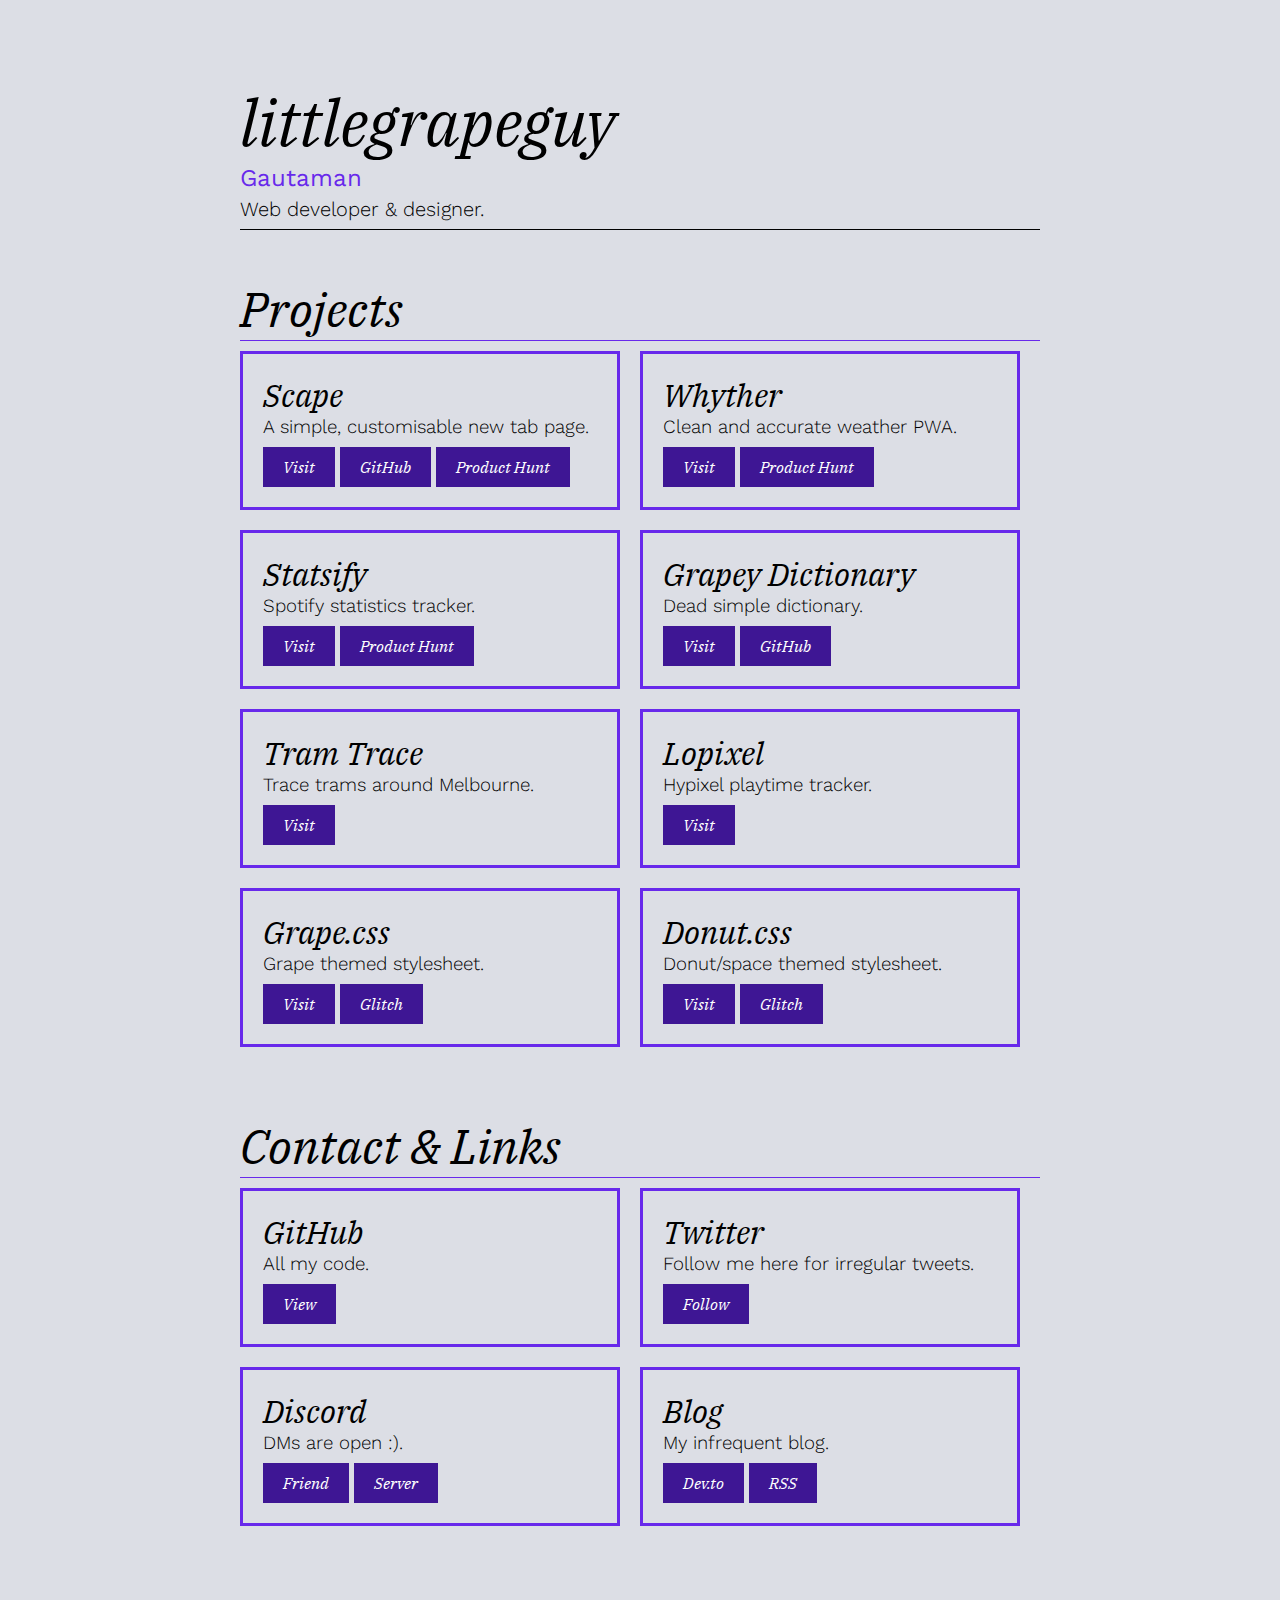
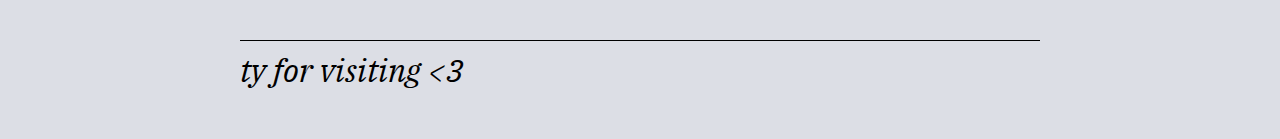
==== index.html @ 8cc3b107 "Update index.html" ====
<!DOCTYPE html><html lang="en"><head> <meta charset="UTF-8"/> <meta name="viewport" content="width=device-width, initial-scale=1.0"/> <title>Gautaman</title> <link rel="stylesheet" href="./style.css"/> <link rel="preconnect" href="https://fonts.googleapis.com"/> <link rel="preconnect" href="https://fonts.gstatic.com" crossorigin/> <link href="https://fonts.googleapis.com/css2?family=IBM+Plex+Serif:ital,wght@0,100;0,200;0,300;0,400;0,500;0,600;0,700;1,100;1,200;1,300;1,400;1,500;1,600;1,700&family=Work+Sans:ital,wght@0,100;0,200;0,300;0,400;0,500;0,600;0,700;0,800;0,900;1,100;1,200;1,300;1,400;1,500;1,600;1,700;1,800;1,900&display=swap" rel="stylesheet"/></head><body> <header> <h1 class="title">littlegrapeguy</h1> <h2 class="sub-name">Gautaman</h2> <h3 class="sub-label">Web developer & designer.</h3> <hr/> </header> <div class="container"> <h1 class="sub-title">Projects</h1> <div class="cards"> <div class="card"> <h1 class="card-title">Scape</h1> <h3 class="card-desc">A simple, customisable new tab page.</h3> <br/> <a href="https://scape.rmxgrp.dev/" target="_blank">Visit</a> <a href="https://github.com/RmxGrp/scape" target="_blank">GitHub</a> <a href="https://www.producthunt.com/posts/scape" target="_blank">Product Hunt</a> </div><div class="card"> <h1 class="card-title">Whyther</h1> <h3 class="card-desc">Clean and accurate weather PWA.</h3> <br/> <a href="https://whyther.rmxgrp.dev/" target="_blank">Visit</a> <a href="https://www.producthunt.com/posts/whyther" target="_blank">Product Hunt</a> </div><div class="card"> <h1 class="card-title">Statsify</h1> <h3 class="card-desc">Spotify statistics tracker.</h3> <br/> <a href="https://statsify.rmxgrp.dev/" target="_blank">Visit</a> <a href="https://www.producthunt.com/posts/statsify-2" target="_blank">Product Hunt</a> </div><div class="card"> <h1 class="card-title">Grapey Dictionary</h1> <h3 class="card-desc">Dead simple dictionary.</h3> <br/> <a href="https://dic.rmxgrp.dev/" target="_blank">Visit</a> <a href="https://github.com/littlegrapeguy/dictionary" target="_blank">GitHub</a> </div><div class="card"> <h1 class="card-title">Tram Trace</h1> <h3 class="card-desc">Trace trams around Melbourne.</h3> <br/> <a href="https://tram.rmxgrp.dev/" target="_blank">Visit</a> </div><div class="card"> <h1 class="card-title">Lopixel</h1> <h3 class="card-desc">Hypixel playtime tracker.</h3> <br/> <a href="https://lopixel.rmxgrp.dev/" target="_blank">Visit</a> </div><div class="card"> <h1 class="card-title">Grape.css</h1> <h3 class="card-desc">Grape themed stylesheet.</h3> <br/> <a href="https://grapecss.rmxgrp.dev/" target="_blank">Visit</a> <a href="https://glitch.com/~grapecss" target="_blank">Glitch</a> </div><div class="card"> <h1 class="card-title">Donut.css</h1> <h3 class="card-desc">Donut/space themed stylesheet.</h3> <br/> <a href="https://donutcss.glitch.me/" target="_blank">Visit</a> <a href="https://glitch.com/~donutcss" target="_blank">Glitch</a> </div></div></div></div><br/> <br/> <div class="container"> <h1 class="sub-title">Contact & Links</h1> <div class="cards"> <div class="card"> <h1 class="card-title">GitHub</h1> <h3 class="card-desc">All my code.</h3> <br/> <a href="https://github.com/littlegrapeguy/" target="_blank">View</a> </div><div class="card"> <h1 class="card-title">Twitter</h1> <h3 class="card-desc">Follow me here for irregular tweets.</h3> <br/> <a href="https://twitter.com/littlegrapeguy/" target="_blank">Follow</a> </div><div class="card"> <h1 class="card-title">Discord</h1> <h3 class="card-desc">DMs are open :).</h3> <br/> <a href="https://discordapp.com/users/847705621934637056" target="_blank">Friend</a> <a href="https://discord.gg/nPEfMPj6mN" target="_blank">Server</a> </div><div class="card"> <h1 class="card-title">Blog</h1> <h3 class="card-desc">My infrequent blog.</h3> <br/> <a href="https://dev.to/littlegrapeguy" target="_blank">Dev.to</a> <a href="https://dev.to/feed/littlegrapeguy" target="_blank">RSS</a> </div></div></div></div><br/> <br/>  <footer> <hr/> <h1 class="card-title">ty for visiting &lt;3 </h1> </footer>  <style>*{font-family: "Work Sans", sans-serif;}html, body{background-color: #dcdee5; color: black; margin: 0 10px !important;}header{max-width: 800px; margin: 5rem auto 3rem auto;}.container{max-width: 800px; margin: 10px auto;}h1, h2, h3, h4, h5, p{margin: 0; font-weight: 300;}.title{font-size: 4rem; font-family: "IBM Plex Serif", sans-serif; font-weight: 400; font-style: italic;}.sub-title{font-size: 3rem; font-family: "IBM Plex Serif", sans-serif; font-weight: 400; font-style: italic; border-bottom: 1px solid #6829eb;}.sub-name{font-size: 1.5rem; padding-bottom: 5px; font-weight: 400; color: #6829eb;}.sub-label{font-size: 1.25rem;}p{font-weight: 400;}img{width: 100%; justify-content: center; align-items: center;}a, a:visited{color: white; font-family: "IBM Plex Serif", sans-serif; text-decoration: none; font-weight: 400; font-style: italic; background-color: #3e1694; padding: 10px 20px; transition: 500ms;}a:hover{color: white; background-color: #3e1694; box-shadow: none;}hr{height: 1px; background-color: black; outline: none; border: none;}@media screen and (max-width: 400px){.title{font-size: 3.375rem;}}.cards{display: flex; flex-wrap: wrap}.card{padding: 20px 20px 30px 20px; margin: 10px 20px 10px 0px; flex: 100%; transition: 500ms; border: 3px solid #6829eb;}.card:hover{color: white; background-color: #6829eb; box-shadow: none;}@media(min-width:1000px){.card{flex: 30%}}.card-title{font-family: "IBM Plex Serif", sans-serif; text-decoration: none; font-weight: 400; font-style: italic;}footer{padding: 1rem; max-width: 800px; margin: 2rem auto 2rem auto;}</style></body></html>
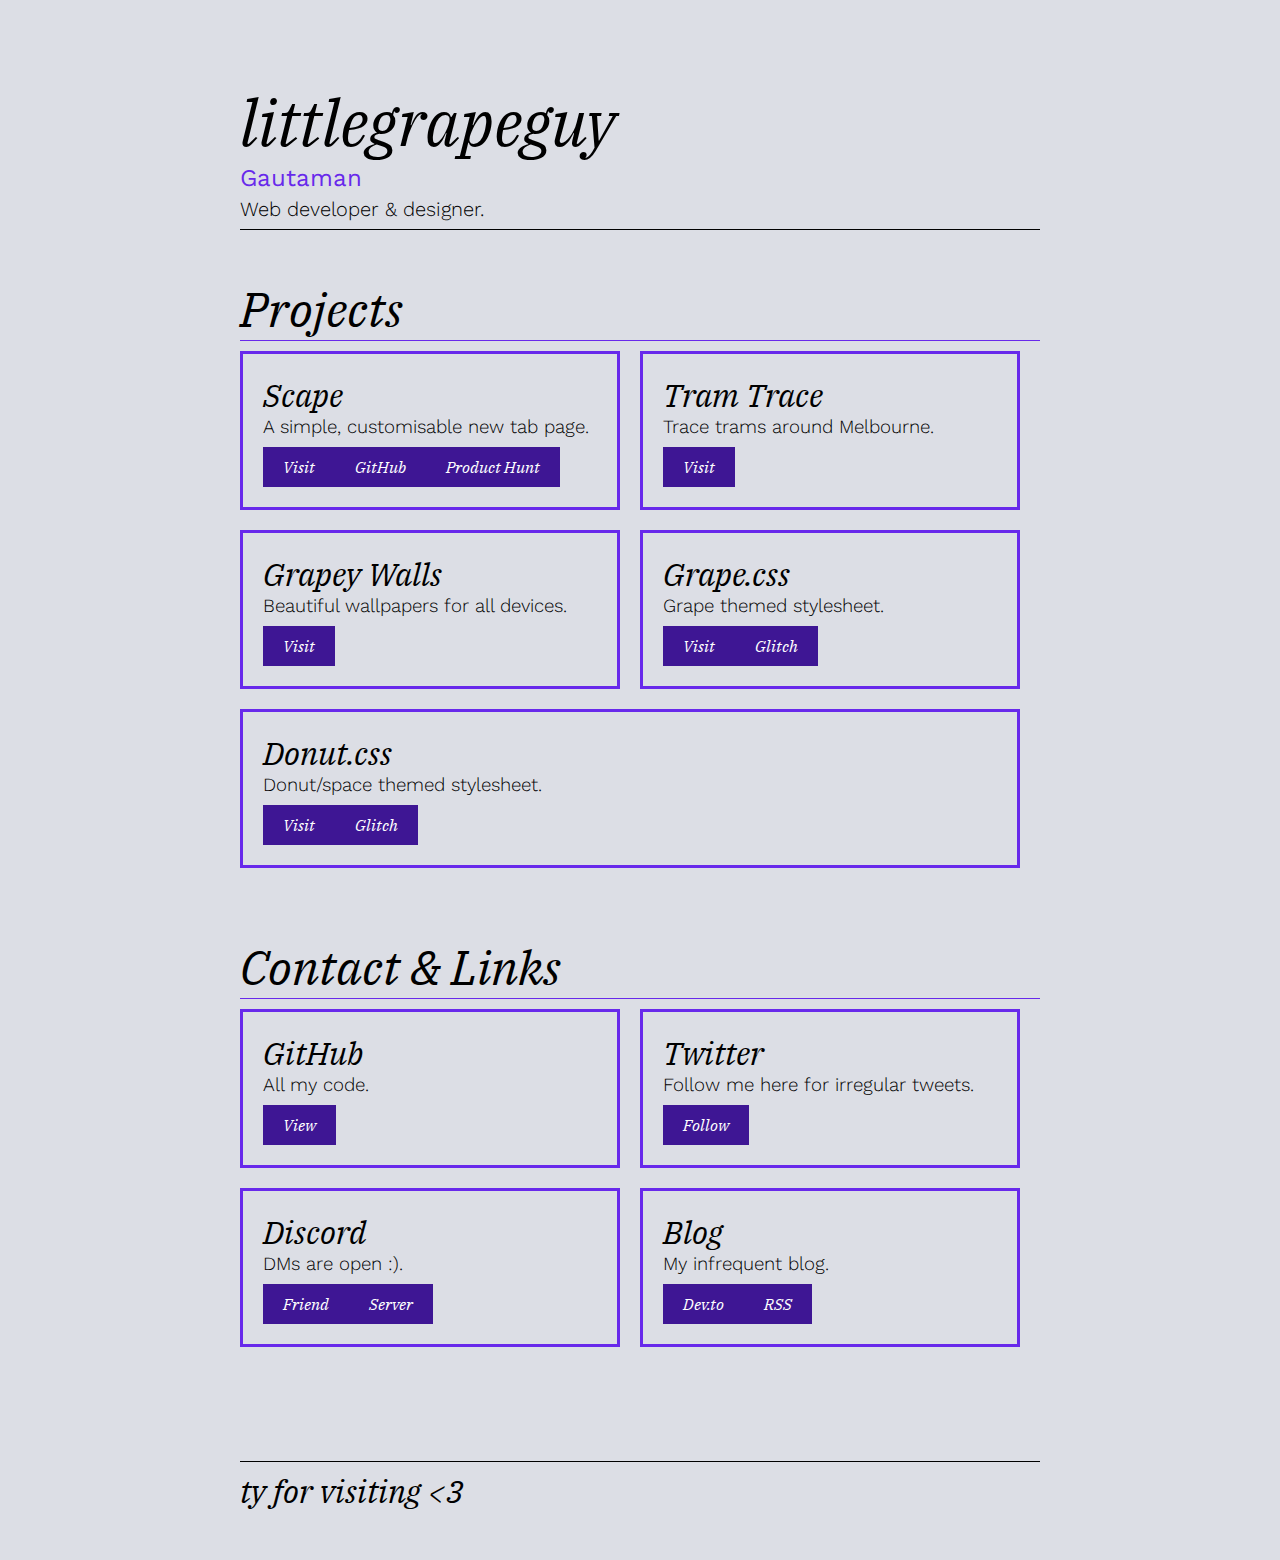
==== commit c53f29eb: "Update index.html" ====
--- a/index.html
+++ b/index.html
@@ -1 +1 @@
-<!DOCTYPE html><html lang="en"><head> <meta charset="UTF-8"/> <meta name="viewport" content="width=device-width, initial-scale=1.0"/> <title>Gautaman</title> <link rel="stylesheet" href="./style.css"/> <link rel="preconnect" href="https://fonts.googleapis.com"/> <link rel="preconnect" href="https://fonts.gstatic.com" crossorigin/> <link href="https://fonts.googleapis.com/css2?family=IBM+Plex+Serif:ital,wght@0,100;0,200;0,300;0,400;0,500;0,600;0,700;1,100;1,200;1,300;1,400;1,500;1,600;1,700&family=Work+Sans:ital,wght@0,100;0,200;0,300;0,400;0,500;0,600;0,700;0,800;0,900;1,100;1,200;1,300;1,400;1,500;1,600;1,700;1,800;1,900&display=swap" rel="stylesheet"/></head><body> <header> <h1 class="title">littlegrapeguy</h1> <h2 class="sub-name">Gautaman</h2> <h3 class="sub-label">Web developer & designer.</h3> <hr/> </header> <div class="container"> <h1 class="sub-title">Projects</h1> <div class="cards"> <div class="card"> <h1 class="card-title">Scape</h1> <h3 class="card-desc">A simple, customisable new tab page.</h3> <br/> <a href="https://scape.rmxgrp.dev/" target="_blank">Visit</a> <a href="https://github.com/RmxGrp/scape" target="_blank">GitHub</a> <a href="https://www.producthunt.com/posts/scape" target="_blank">Product Hunt</a> </div><div class="card"> <h1 class="card-title">Whyther</h1> <h3 class="card-desc">Clean and accurate weather PWA.</h3> <br/> <a href="https://whyther.rmxgrp.dev/" target="_blank">Visit</a> <a href="https://www.producthunt.com/posts/whyther" target="_blank">Product Hunt</a> </div><div class="card"> <h1 class="card-title">Statsify</h1> <h3 class="card-desc">Spotify statistics tracker.</h3> <br/> <a href="https://statsify.rmxgrp.dev/" target="_blank">Visit</a> <a href="https://www.producthunt.com/posts/statsify-2" target="_blank">Product Hunt</a> </div><div class="card"> <h1 class="card-title">Grapey Dictionary</h1> <h3 class="card-desc">Dead simple dictionary.</h3> <br/> <a href="https://dic.rmxgrp.dev/" target="_blank">Visit</a> <a href="https://github.com/littlegrapeguy/dictionary" target="_blank">GitHub</a> </div><div class="card"> <h1 class="card-title">Tram Trace</h1> <h3 class="card-desc">Trace trams around Melbourne.</h3> <br/> <a href="https://tram.rmxgrp.dev/" target="_blank">Visit</a> </div><div class="card"> <h1 class="card-title">Lopixel</h1> <h3 class="card-desc">Hypixel playtime tracker.</h3> <br/> <a href="https://lopixel.rmxgrp.dev/" target="_blank">Visit</a> </div><div class="card"> <h1 class="card-title">Grape.css</h1> <h3 class="card-desc">Grape themed stylesheet.</h3> <br/> <a href="https://grapecss.rmxgrp.dev/" target="_blank">Visit</a> <a href="https://glitch.com/~grapecss" target="_blank">Glitch</a> </div><div class="card"> <h1 class="card-title">Donut.css</h1> <h3 class="card-desc">Donut/space themed stylesheet.</h3> <br/> <a href="https://donutcss.glitch.me/" target="_blank">Visit</a> <a href="https://glitch.com/~donutcss" target="_blank">Glitch</a> </div></div></div></div><br/> <br/> <div class="container"> <h1 class="sub-title">Contact & Links</h1> <div class="cards"> <div class="card"> <h1 class="card-title">GitHub</h1> <h3 class="card-desc">All my code.</h3> <br/> <a href="https://github.com/littlegrapeguy/" target="_blank">View</a> </div><div class="card"> <h1 class="card-title">Twitter</h1> <h3 class="card-desc">Follow me here for irregular tweets.</h3> <br/> <a href="https://twitter.com/littlegrapeguy/" target="_blank">Follow</a> </div><div class="card"> <h1 class="card-title">Discord</h1> <h3 class="card-desc">DMs are open :).</h3> <br/> <a href="https://discordapp.com/users/847705621934637056" target="_blank">Friend</a> <a href="https://discord.gg/nPEfMPj6mN" target="_blank">Server</a> </div><div class="card"> <h1 class="card-title">Blog</h1> <h3 class="card-desc">My infrequent blog.</h3> <br/> <a href="https://dev.to/littlegrapeguy" target="_blank">Dev.to</a> <a href="https://dev.to/feed/littlegrapeguy" target="_blank">RSS</a> </div></div></div></div><br/> <br/>  <footer> <hr/> <h1 class="card-title">ty for visiting &lt;3 </h1> </footer>  <style>*{font-family: "Work Sans", sans-serif;}html, body{background-color: #dcdee5; color: black; margin: 0 10px !important;}header{max-width: 800px; margin: 5rem auto 3rem auto;}.container{max-width: 800px; margin: 10px auto;}h1, h2, h3, h4, h5, p{margin: 0; font-weight: 300;}.title{font-size: 4rem; font-family: "IBM Plex Serif", sans-serif; font-weight: 400; font-style: italic;}.sub-title{font-size: 3rem; font-family: "IBM Plex Serif", sans-serif; font-weight: 400; font-style: italic; border-bottom: 1px solid #6829eb;}.sub-name{font-size: 1.5rem; padding-bottom: 5px; font-weight: 400; color: #6829eb;}.sub-label{font-size: 1.25rem;}p{font-weight: 400;}img{width: 100%; justify-content: center; align-items: center;}a, a:visited{color: white; font-family: "IBM Plex Serif", sans-serif; text-decoration: none; font-weight: 400; font-style: italic; background-color: #3e1694; padding: 10px 20px; transition: 500ms;}a:hover{color: white; background-color: #3e1694; box-shadow: none;}hr{height: 1px; background-color: black; outline: none; border: none;}@media screen and (max-width: 400px){.title{font-size: 3.375rem;}}.cards{display: flex; flex-wrap: wrap}.card{padding: 20px 20px 30px 20px; margin: 10px 20px 10px 0px; flex: 100%; transition: 500ms; border: 3px solid #6829eb;}.card:hover{color: white; background-color: #6829eb; box-shadow: none;}@media(min-width:1000px){.card{flex: 30%}}.card-title{font-family: "IBM Plex Serif", sans-serif; text-decoration: none; font-weight: 400; font-style: italic;}footer{padding: 1rem; max-width: 800px; margin: 2rem auto 2rem auto;}</style></body></html>
+<!DOCTYPE html><html lang="en"><head><meta charset="UTF-8"><meta name="viewport" content="width=device-width,initial-scale=1"><title>Gautaman</title><link rel="stylesheet" href="./style.css"><link rel="preconnect" href="https://fonts.googleapis.com"><link rel="preconnect" href="https://fonts.gstatic.com" crossorigin><link href="https://fonts.googleapis.com/css2?family=IBM+Plex+Serif:ital,wght@0,100;0,200;0,300;0,400;0,500;0,600;0,700;1,100;1,200;1,300;1,400;1,500;1,600;1,700&family=Work+Sans:ital,wght@0,100;0,200;0,300;0,400;0,500;0,600;0,700;0,800;0,900;1,100;1,200;1,300;1,400;1,500;1,600;1,700;1,800;1,900&display=swap" rel="stylesheet"></head><body><header><h1 class="title">littlegrapeguy</h1><h2 class="sub-name">Gautaman</h2><h3 class="sub-label">Web developer & designer.</h3><hr></header><div class="container"><h1 class="sub-title">Projects</h1><div class="cards"><div class="card"><h1 class="card-title">Scape</h1><h3 class="card-desc">A simple, customisable new tab page.</h3><br><a href="https://scape.rmxgrp.dev/" target="_blank">Visit</a><a href="https://github.com/RmxGrp/scape" target="_blank">GitHub</a><a href="https://www.producthunt.com/posts/scape" target="_blank">Product Hunt</a></div><div class="card"><h1 class="card-title">Tram Trace</h1><h3 class="card-desc">Trace trams around Melbourne.</h3><br><a href="https://tramtrace.glitch.me/" target="_blank">Visit</a></div><div class="card"><h1 class="card-title">Grapey Walls</h1><h3 class="card-desc">Beautiful wallpapers for all devices.</h3><br><a href="https://grapeywalls.glitch.me/" target="_blank">Visit</a></div><div class="card"><h1 class="card-title">Grape.css</h1><h3 class="card-desc">Grape themed stylesheet.</h3><br><a href="https://grapecss.rmxgrp.dev/" target="_blank">Visit</a><a href="https://glitch.com/~grapecss" target="_blank">Glitch</a></div><div class="card"><h1 class="card-title">Donut.css</h1><h3 class="card-desc">Donut/space themed stylesheet.</h3><br><a href="https://donutcss.glitch.me/" target="_blank">Visit</a><a href="https://glitch.com/~donutcss" target="_blank">Glitch</a></div></div></div><br><br><div class="container"><h1 class="sub-title">Contact & Links</h1><div class="cards"><div class="card"><h1 class="card-title">GitHub</h1><h3 class="card-desc">All my code.</h3><br><a href="https://github.com/littlegrapeguy/" target="_blank">View</a></div><div class="card"><h1 class="card-title">Twitter</h1><h3 class="card-desc">Follow me here for irregular tweets.</h3><br><a href="https://twitter.com/littlegrapeguy/" target="_blank">Follow</a></div><div class="card"><h1 class="card-title">Discord</h1><h3 class="card-desc">DMs are open :).</h3><br><a href="https://discordapp.com/users/847705621934637056" target="_blank">Friend</a><a href="https://discord.gg/nPEfMPj6mN" target="_blank">Server</a></div><div class="card"><h1 class="card-title">Blog</h1><h3 class="card-desc">My infrequent blog.</h3><br><a href="https://dev.to/littlegrapeguy" target="_blank">Dev.to</a><a href="https://dev.to/feed/littlegrapeguy" target="_blank">RSS</a></div></div></div><br><br><footer><hr><h1 class="card-title">ty for visiting &lt;3</h1></footer><style>*{font-family:"Work Sans",sans-serif}body,html{background-color:#dcdee5;color:#000;margin:0 10px!important}header{max-width:800px;margin:5rem auto 3rem auto}.container{max-width:800px;margin:10px auto}h1,h2,h3,h4,h5,p{margin:0;font-weight:300}.title{font-size:4rem;font-family:"IBM Plex Serif",sans-serif;font-weight:400;font-style:italic}.sub-title{font-size:3rem;font-family:"IBM Plex Serif",sans-serif;font-weight:400;font-style:italic;border-bottom:1px solid #6829eb}.sub-name{font-size:1.5rem;padding-bottom:5px;font-weight:400;color:#6829eb}.sub-label{font-size:1.25rem}p{font-weight:400}img{width:100%;justify-content:center;align-items:center}a,a:visited{color:#fff;font-family:"IBM Plex Serif",sans-serif;text-decoration:none;font-weight:400;font-style:italic;background-color:#3e1694;padding:10px 20px;transition:.5s}a:hover{color:#fff;background-color:#3e1694;box-shadow:none}hr{height:1px;background-color:#000;outline:0;border:none}@media screen and (max-width:400px){.title{font-size:3.375rem}}.cards{display:flex;flex-wrap:wrap}.card{padding:20px 20px 30px 20px;margin:10px 20px 10px 0;flex:100%;transition:.5s;border:3px solid #6829eb}.card:hover{color:#fff;background-color:#6829eb;box-shadow:none}@media(min-width:1000px){.card{flex:30%}}.card-title{font-family:"IBM Plex Serif",sans-serif;text-decoration:none;font-weight:400;font-style:italic}footer{padding:1rem;max-width:800px;margin:2rem auto 2rem auto}</style></body></html>
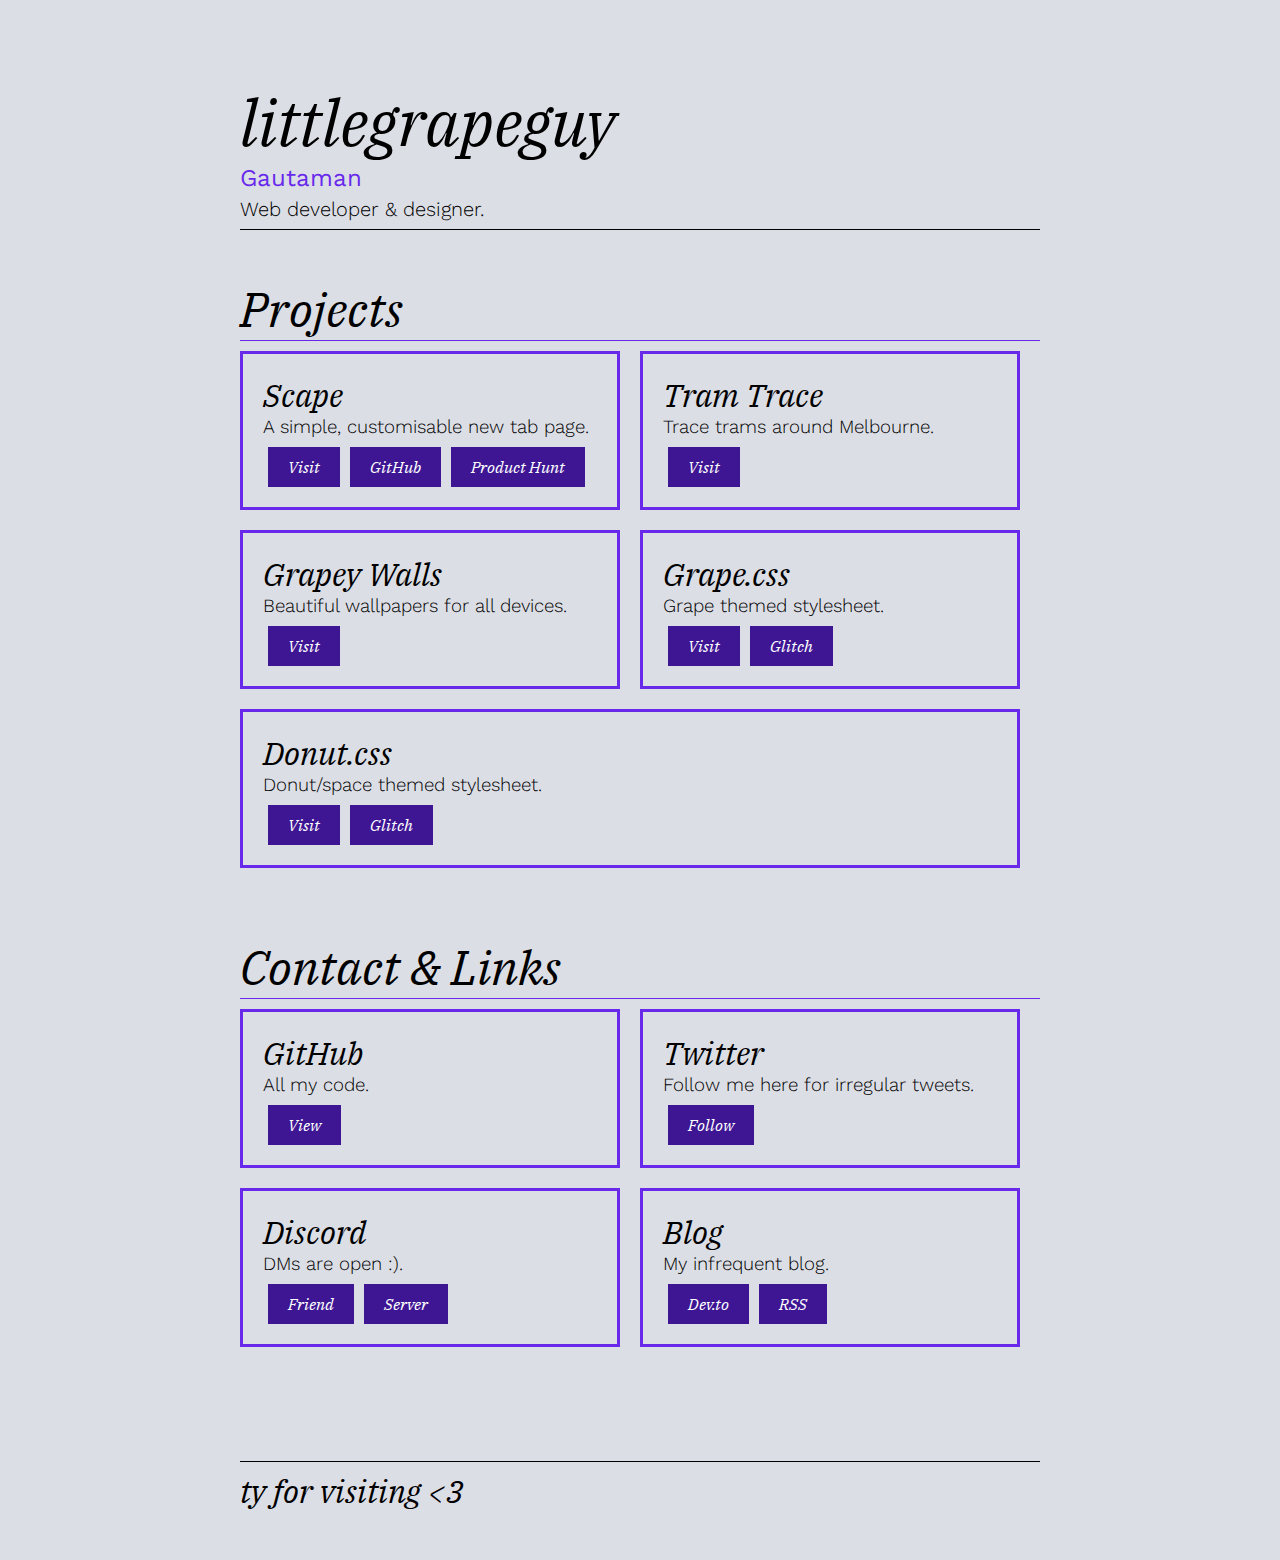
==== commit 3be91ed8: "Update index.html" ====
--- a/index.html
+++ b/index.html
@@ -1 +1,224 @@
-<!DOCTYPE html><html lang="en"><head><meta charset="UTF-8"><meta name="viewport" content="width=device-width,initial-scale=1"><title>Gautaman</title><link rel="stylesheet" href="./style.css"><link rel="preconnect" href="https://fonts.googleapis.com"><link rel="preconnect" href="https://fonts.gstatic.com" crossorigin><link href="https://fonts.googleapis.com/css2?family=IBM+Plex+Serif:ital,wght@0,100;0,200;0,300;0,400;0,500;0,600;0,700;1,100;1,200;1,300;1,400;1,500;1,600;1,700&family=Work+Sans:ital,wght@0,100;0,200;0,300;0,400;0,500;0,600;0,700;0,800;0,900;1,100;1,200;1,300;1,400;1,500;1,600;1,700;1,800;1,900&display=swap" rel="stylesheet"></head><body><header><h1 class="title">littlegrapeguy</h1><h2 class="sub-name">Gautaman</h2><h3 class="sub-label">Web developer & designer.</h3><hr></header><div class="container"><h1 class="sub-title">Projects</h1><div class="cards"><div class="card"><h1 class="card-title">Scape</h1><h3 class="card-desc">A simple, customisable new tab page.</h3><br><a href="https://scape.rmxgrp.dev/" target="_blank">Visit</a><a href="https://github.com/RmxGrp/scape" target="_blank">GitHub</a><a href="https://www.producthunt.com/posts/scape" target="_blank">Product Hunt</a></div><div class="card"><h1 class="card-title">Tram Trace</h1><h3 class="card-desc">Trace trams around Melbourne.</h3><br><a href="https://tramtrace.glitch.me/" target="_blank">Visit</a></div><div class="card"><h1 class="card-title">Grapey Walls</h1><h3 class="card-desc">Beautiful wallpapers for all devices.</h3><br><a href="https://grapeywalls.glitch.me/" target="_blank">Visit</a></div><div class="card"><h1 class="card-title">Grape.css</h1><h3 class="card-desc">Grape themed stylesheet.</h3><br><a href="https://grapecss.rmxgrp.dev/" target="_blank">Visit</a><a href="https://glitch.com/~grapecss" target="_blank">Glitch</a></div><div class="card"><h1 class="card-title">Donut.css</h1><h3 class="card-desc">Donut/space themed stylesheet.</h3><br><a href="https://donutcss.glitch.me/" target="_blank">Visit</a><a href="https://glitch.com/~donutcss" target="_blank">Glitch</a></div></div></div><br><br><div class="container"><h1 class="sub-title">Contact & Links</h1><div class="cards"><div class="card"><h1 class="card-title">GitHub</h1><h3 class="card-desc">All my code.</h3><br><a href="https://github.com/littlegrapeguy/" target="_blank">View</a></div><div class="card"><h1 class="card-title">Twitter</h1><h3 class="card-desc">Follow me here for irregular tweets.</h3><br><a href="https://twitter.com/littlegrapeguy/" target="_blank">Follow</a></div><div class="card"><h1 class="card-title">Discord</h1><h3 class="card-desc">DMs are open :).</h3><br><a href="https://discordapp.com/users/847705621934637056" target="_blank">Friend</a><a href="https://discord.gg/nPEfMPj6mN" target="_blank">Server</a></div><div class="card"><h1 class="card-title">Blog</h1><h3 class="card-desc">My infrequent blog.</h3><br><a href="https://dev.to/littlegrapeguy" target="_blank">Dev.to</a><a href="https://dev.to/feed/littlegrapeguy" target="_blank">RSS</a></div></div></div><br><br><footer><hr><h1 class="card-title">ty for visiting &lt;3</h1></footer><style>*{font-family:"Work Sans",sans-serif}body,html{background-color:#dcdee5;color:#000;margin:0 10px!important}header{max-width:800px;margin:5rem auto 3rem auto}.container{max-width:800px;margin:10px auto}h1,h2,h3,h4,h5,p{margin:0;font-weight:300}.title{font-size:4rem;font-family:"IBM Plex Serif",sans-serif;font-weight:400;font-style:italic}.sub-title{font-size:3rem;font-family:"IBM Plex Serif",sans-serif;font-weight:400;font-style:italic;border-bottom:1px solid #6829eb}.sub-name{font-size:1.5rem;padding-bottom:5px;font-weight:400;color:#6829eb}.sub-label{font-size:1.25rem}p{font-weight:400}img{width:100%;justify-content:center;align-items:center}a,a:visited{color:#fff;font-family:"IBM Plex Serif",sans-serif;text-decoration:none;font-weight:400;font-style:italic;background-color:#3e1694;padding:10px 20px;transition:.5s}a:hover{color:#fff;background-color:#3e1694;box-shadow:none}hr{height:1px;background-color:#000;outline:0;border:none}@media screen and (max-width:400px){.title{font-size:3.375rem}}.cards{display:flex;flex-wrap:wrap}.card{padding:20px 20px 30px 20px;margin:10px 20px 10px 0;flex:100%;transition:.5s;border:3px solid #6829eb}.card:hover{color:#fff;background-color:#6829eb;box-shadow:none}@media(min-width:1000px){.card{flex:30%}}.card-title{font-family:"IBM Plex Serif",sans-serif;text-decoration:none;font-weight:400;font-style:italic}footer{padding:1rem;max-width:800px;margin:2rem auto 2rem auto}</style></body></html>
+<!DOCTYPE html>
+<html lang="en">
+
+<head>
+    <meta charset="UTF-8">
+    <meta name="viewport" content="width=device-width,initial-scale=1">
+    <title>Gautaman</title>
+    <link rel="stylesheet" href="./style.css">
+    <link rel="preconnect" href="https://fonts.googleapis.com">
+    <link rel="preconnect" href="https://fonts.gstatic.com" crossorigin>
+    <link
+        href="https://fonts.googleapis.com/css2?family=IBM+Plex+Serif:ital,wght@0,100;0,200;0,300;0,400;0,500;0,600;0,700;1,100;1,200;1,300;1,400;1,500;1,600;1,700&family=Work+Sans:ital,wght@0,100;0,200;0,300;0,400;0,500;0,600;0,700;0,800;0,900;1,100;1,200;1,300;1,400;1,500;1,600;1,700;1,800;1,900&display=swap"
+        rel="stylesheet">
+</head>
+
+<body>
+    <header>
+        <h1 class="title">littlegrapeguy</h1>
+        <h2 class="sub-name">Gautaman</h2>
+        <h3 class="sub-label">Web developer & designer.</h3>
+        <hr>
+    </header>
+    <div class="container">
+        <h1 class="sub-title">Projects</h1>
+        <div class="cards">
+            <div class="card">
+                <h1 class="card-title">Scape</h1>
+                <h3 class="card-desc">A simple, customisable new tab page.</h3><br><a href="https://scape.rmxgrp.dev/"
+                    target="_blank">Visit</a><a href="https://github.com/RmxGrp/scape" target="_blank">GitHub</a><a
+                    href="https://www.producthunt.com/posts/scape" target="_blank">Product Hunt</a>
+            </div>
+            <div class="card">
+                <h1 class="card-title">Tram Trace</h1>
+                <h3 class="card-desc">Trace trams around Melbourne.</h3><br><a href="https://tramtrace.glitch.me/"
+                    target="_blank">Visit</a>
+            </div>
+            <div class="card">
+                <h1 class="card-title">Grapey Walls</h1>
+                <h3 class="card-desc">Beautiful wallpapers for all devices.</h3><br><a
+                    href="https://grapeywalls.glitch.me/" target="_blank">Visit</a>
+            </div>
+            <div class="card">
+                <h1 class="card-title">Grape.css</h1>
+                <h3 class="card-desc">Grape themed stylesheet.</h3><br><a href="https://grapecss.rmxgrp.dev/"
+                    target="_blank">Visit</a><a href="https://glitch.com/~grapecss" target="_blank">Glitch</a>
+            </div>
+            <div class="card">
+                <h1 class="card-title">Donut.css</h1>
+                <h3 class="card-desc">Donut/space themed stylesheet.</h3><br><a href="https://donutcss.glitch.me/"
+                    target="_blank">Visit</a><a href="https://glitch.com/~donutcss" target="_blank">Glitch</a>
+            </div>
+        </div>
+    </div><br><br>
+    <div class="container">
+        <h1 class="sub-title">Contact & Links</h1>
+        <div class="cards">
+            <div class="card">
+                <h1 class="card-title">GitHub</h1>
+                <h3 class="card-desc">All my code.</h3><br><a href="https://github.com/littlegrapeguy/"
+                    target="_blank">View</a>
+            </div>
+            <div class="card">
+                <h1 class="card-title">Twitter</h1>
+                <h3 class="card-desc">Follow me here for irregular tweets.</h3><br><a
+                    href="https://twitter.com/littlegrapeguy/" target="_blank">Follow</a>
+            </div>
+            <div class="card">
+                <h1 class="card-title">Discord</h1>
+                <h3 class="card-desc">DMs are open :).</h3><br><a href="https://discordapp.com/users/847705621934637056"
+                    target="_blank">Friend</a><a href="https://discord.gg/nPEfMPj6mN" target="_blank">Server</a>
+            </div>
+            <div class="card">
+                <h1 class="card-title">Blog</h1>
+                <h3 class="card-desc">My infrequent blog.</h3><br><a href="https://dev.to/littlegrapeguy"
+                    target="_blank">Dev.to</a><a href="https://dev.to/feed/littlegrapeguy" target="_blank">RSS</a>
+            </div>
+        </div>
+    </div><br><br>
+    <footer>
+        <hr>
+        <h1 class="card-title">ty for visiting &lt;3</h1>
+    </footer>
+    <style>
+        * {
+            font-family: "Work Sans", sans-serif
+        }
+
+        body,
+        html {
+            background-color: #dcdee5;
+            color: #000;
+            margin: 0 10px !important
+        }
+
+        header {
+            max-width: 800px;
+            margin: 5rem auto 3rem auto
+        }
+
+        .container {
+            max-width: 800px;
+            margin: 10px auto
+        }
+
+        h1,
+        h2,
+        h3,
+        h4,
+        h5,
+        p {
+            margin: 0;
+            font-weight: 300
+        }
+
+        .title {
+            font-size: 4rem;
+            font-family: "IBM Plex Serif", sans-serif;
+            font-weight: 400;
+            font-style: italic
+        }
+
+        .sub-title {
+            font-size: 3rem;
+            font-family: "IBM Plex Serif", sans-serif;
+            font-weight: 400;
+            font-style: italic;
+            border-bottom: 1px solid #6829eb
+        }
+
+        .sub-name {
+            font-size: 1.5rem;
+            padding-bottom: 5px;
+            font-weight: 400;
+            color: #6829eb
+        }
+
+        .sub-label {
+            font-size: 1.25rem
+        }
+
+        p {
+            font-weight: 400
+        }
+
+        img {
+            width: 100%;
+            justify-content: center;
+            align-items: center
+        }
+
+        a,
+        a:visited {
+            color: #fff;
+            font-family: "IBM Plex Serif", sans-serif;
+            text-decoration: none;
+            font-weight: 400;
+            font-style: italic;
+            background-color: #3e1694;
+            padding: 10px 20px;
+            transition: .5s;
+            margin-right: 5px;
+            margin-left: 5px;
+        }
+
+        a:hover {
+            color: #fff;
+            background-color: #3e1694;
+            box-shadow: none
+        }
+
+        hr {
+            height: 1px;
+            background-color: #000;
+            outline: 0;
+            border: none
+        }
+
+        @media screen and (max-width:400px) {
+            .title {
+                font-size: 3.375rem
+            }
+        }
+
+        .cards {
+            display: flex;
+            flex-wrap: wrap
+        }
+
+        .card {
+            padding: 20px 20px 30px 20px;
+            margin: 10px 20px 10px 0;
+            flex: 100%;
+            transition: .5s;
+            border: 3px solid #6829eb
+        }
+
+        .card:hover {
+            color: #fff;
+            background-color: #6829eb;
+            box-shadow: none
+        }
+
+        @media(min-width:1000px) {
+            .card {
+                flex: 30%
+            }
+        }
+
+        .card-title {
+            font-family: "IBM Plex Serif", sans-serif;
+            text-decoration: none;
+            font-weight: 400;
+            font-style: italic
+        }
+
+        footer {
+            padding: 1rem;
+            max-width: 800px;
+            margin: 2rem auto 2rem auto
+        }
+    </style>
+</body>
+
+</html>
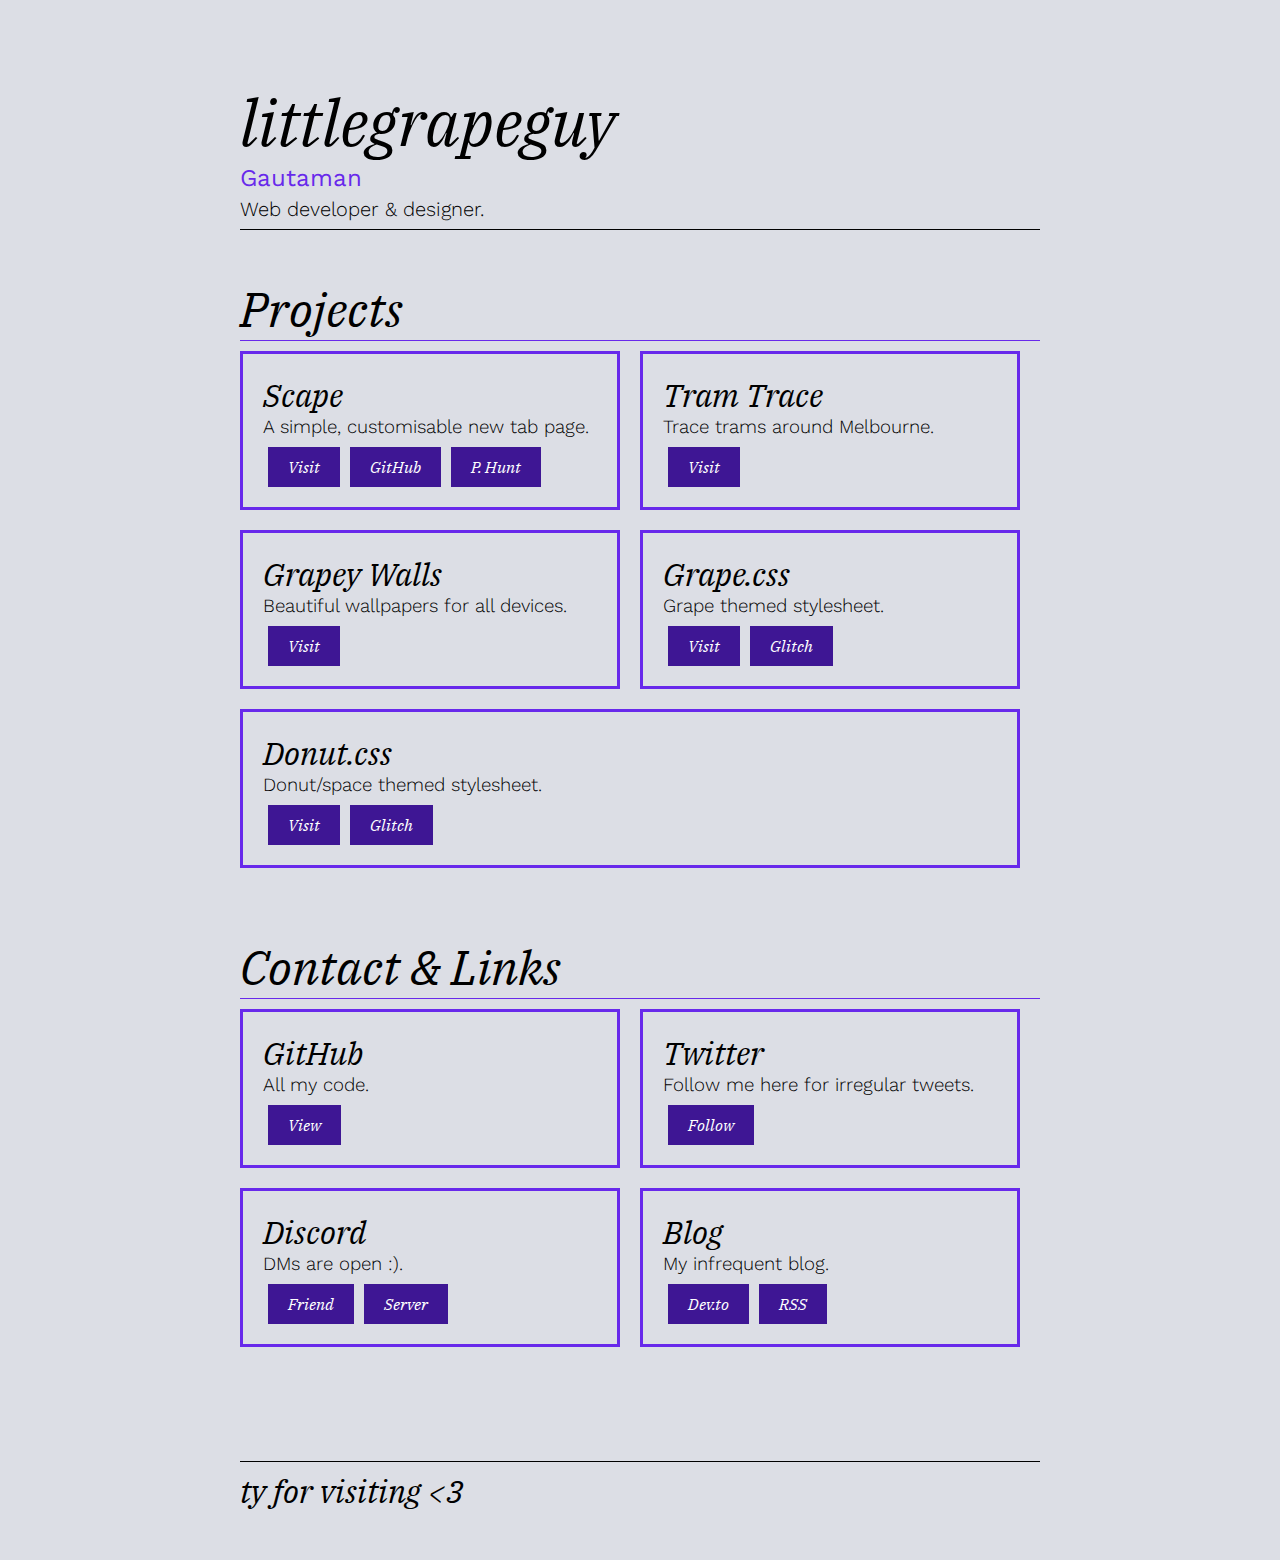
==== commit 8c1fa3fc: "Update index.html" ====
--- a/index.html
+++ b/index.html
@@ -27,7 +27,7 @@
                 <h1 class="card-title">Scape</h1>
                 <h3 class="card-desc">A simple, customisable new tab page.</h3><br><a href="https://scape.rmxgrp.dev/"
                     target="_blank">Visit</a><a href="https://github.com/RmxGrp/scape" target="_blank">GitHub</a><a
-                    href="https://www.producthunt.com/posts/scape" target="_blank">Product Hunt</a>
+                    href="https://www.producthunt.com/posts/scape" target="_blank">P. Hunt</a>
             </div>
             <div class="card">
                 <h1 class="card-title">Tram Trace</h1>
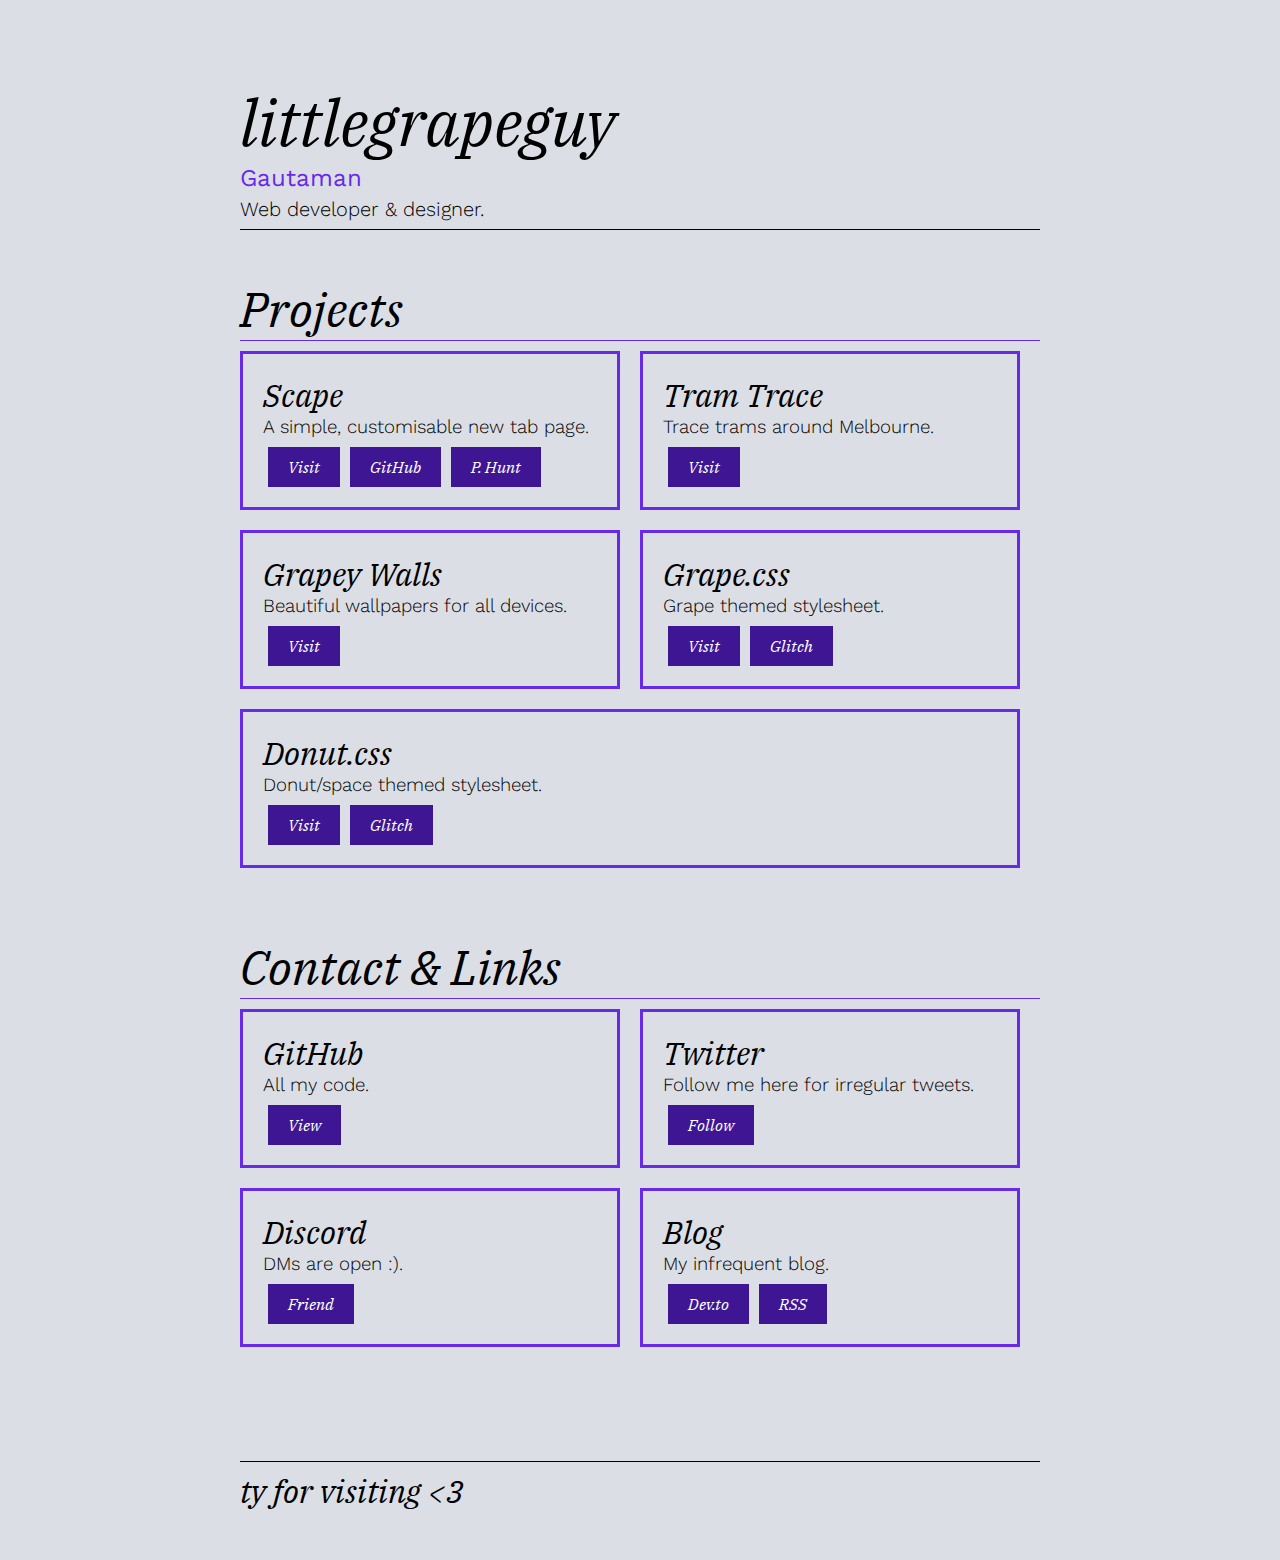
==== commit 00bf1895: "Update index.html" ====
--- a/index.html
+++ b/index.html
@@ -25,7 +25,7 @@
         <div class="cards">
             <div class="card">
                 <h1 class="card-title">Scape</h1>
-                <h3 class="card-desc">A simple, customisable new tab page.</h3><br><a href="https://scape.rmxgrp.dev/"
+                <h3 class="card-desc">A simple, customisable new tab page.</h3><br><a href="https://scape.glitch.me/"
                     target="_blank">Visit</a><a href="https://github.com/RmxGrp/scape" target="_blank">GitHub</a><a
                     href="https://www.producthunt.com/posts/scape" target="_blank">P. Hunt</a>
             </div>
@@ -67,7 +67,7 @@
             <div class="card">
                 <h1 class="card-title">Discord</h1>
                 <h3 class="card-desc">DMs are open :).</h3><br><a href="https://discordapp.com/users/847705621934637056"
-                    target="_blank">Friend</a><a href="https://discord.gg/nPEfMPj6mN" target="_blank">Server</a>
+                    target="_blank">Friend</a>
             </div>
             <div class="card">
                 <h1 class="card-title">Blog</h1>
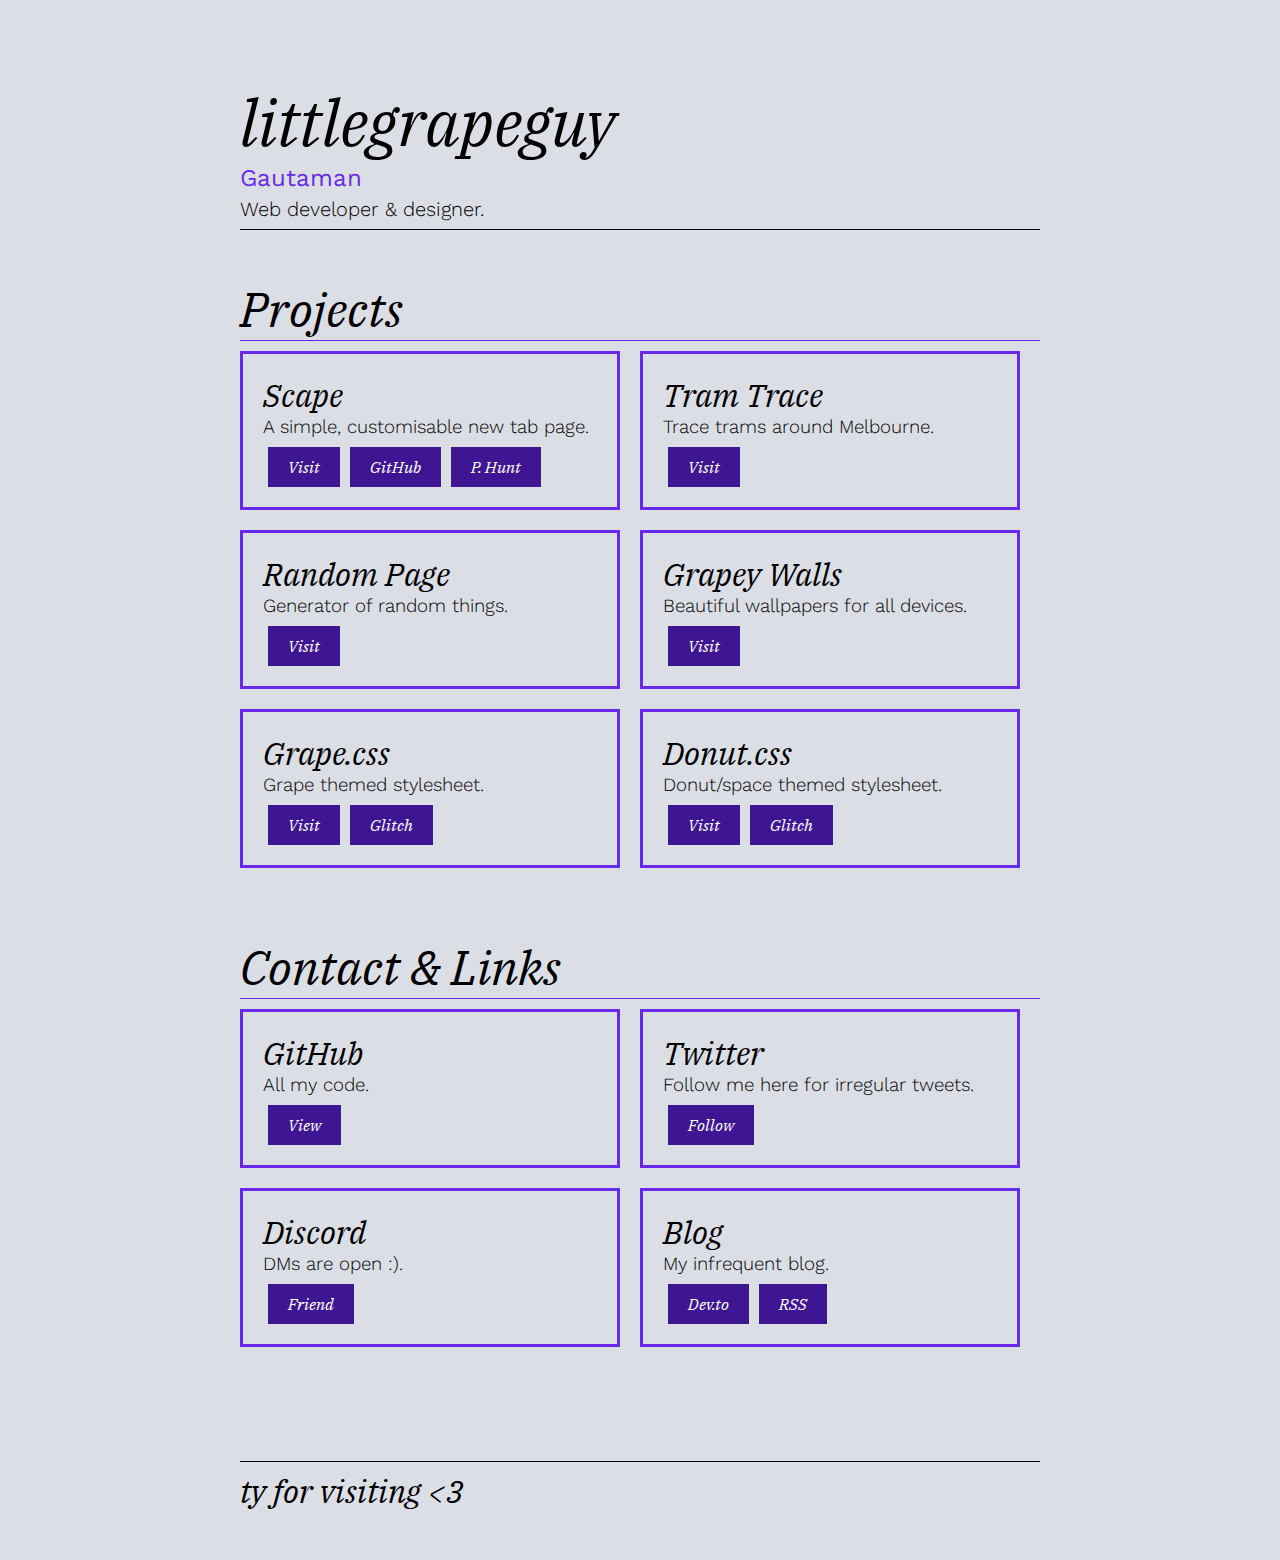
==== commit 6ee680c8: "Update index.html" ====
--- a/index.html
+++ b/index.html
@@ -34,6 +34,11 @@
                 <h3 class="card-desc">Trace trams around Melbourne.</h3><br><a href="https://tramtrace.glitch.me/"
                     target="_blank">Visit</a>
             </div>
+             <div class="card">
+                <h1 class="card-title">Random Page</h1>
+                <h3 class="card-desc">Generator of random things.</h3><br><a href="https://randompage.glitch.me/"
+                    target="_blank">Visit</a>
+            </div>
             <div class="card">
                 <h1 class="card-title">Grapey Walls</h1>
                 <h3 class="card-desc">Beautiful wallpapers for all devices.</h3><br><a
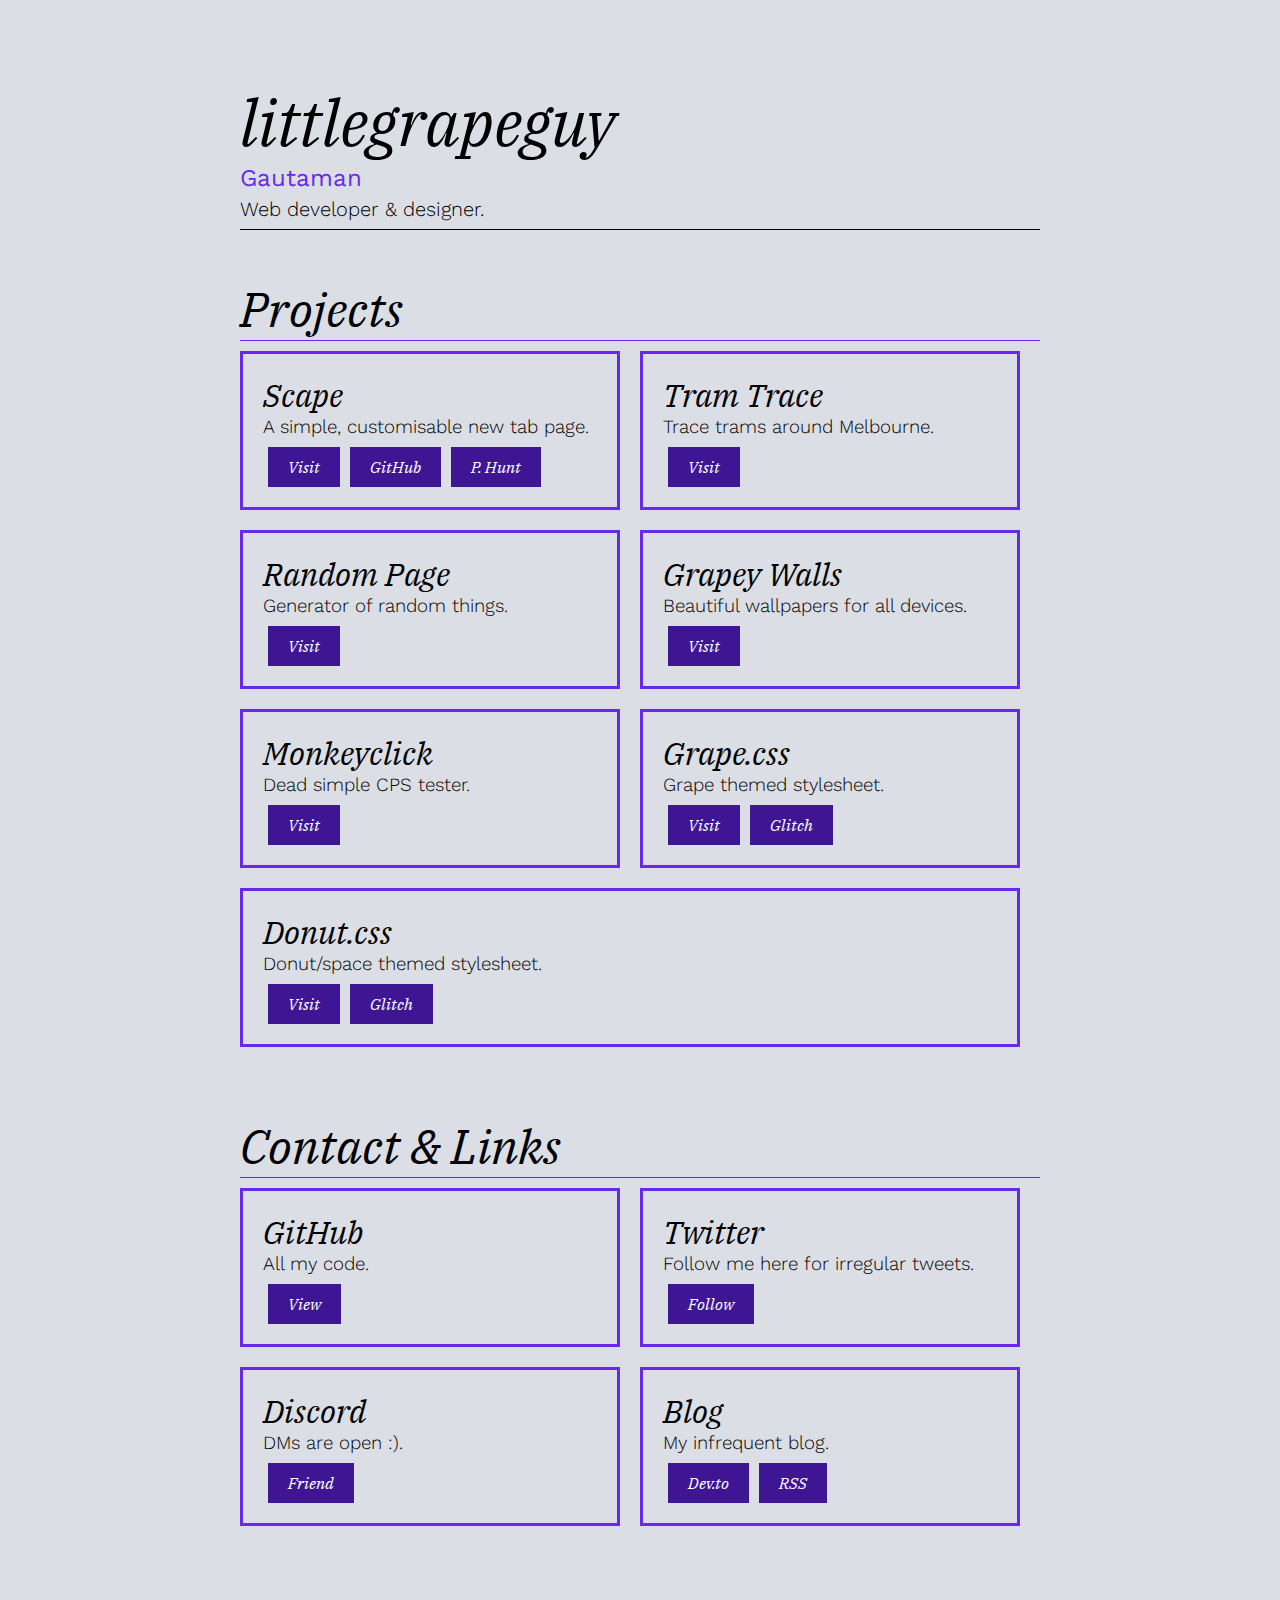
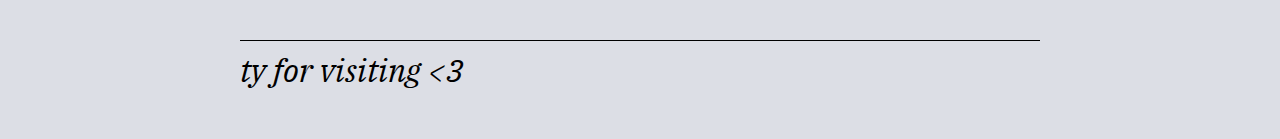
==== commit bcda62a4: "Update index.html" ====
--- a/index.html
+++ b/index.html
@@ -45,6 +45,11 @@
                     href="https://grapeywalls.glitch.me/" target="_blank">Visit</a>
             </div>
             <div class="card">
+                <h1 class="card-title">Monkeyclick</h1>
+                <h3 class="card-desc">Dead simple CPS tester.</h3><br><a
+                    href="https://monkeyclick.glitch.me/" target="_blank">Visit</a>
+            </div>
+            <div class="card">
                 <h1 class="card-title">Grape.css</h1>
                 <h3 class="card-desc">Grape themed stylesheet.</h3><br><a href="https://grapecss.rmxgrp.dev/"
                     target="_blank">Visit</a><a href="https://glitch.com/~grapecss" target="_blank">Glitch</a>
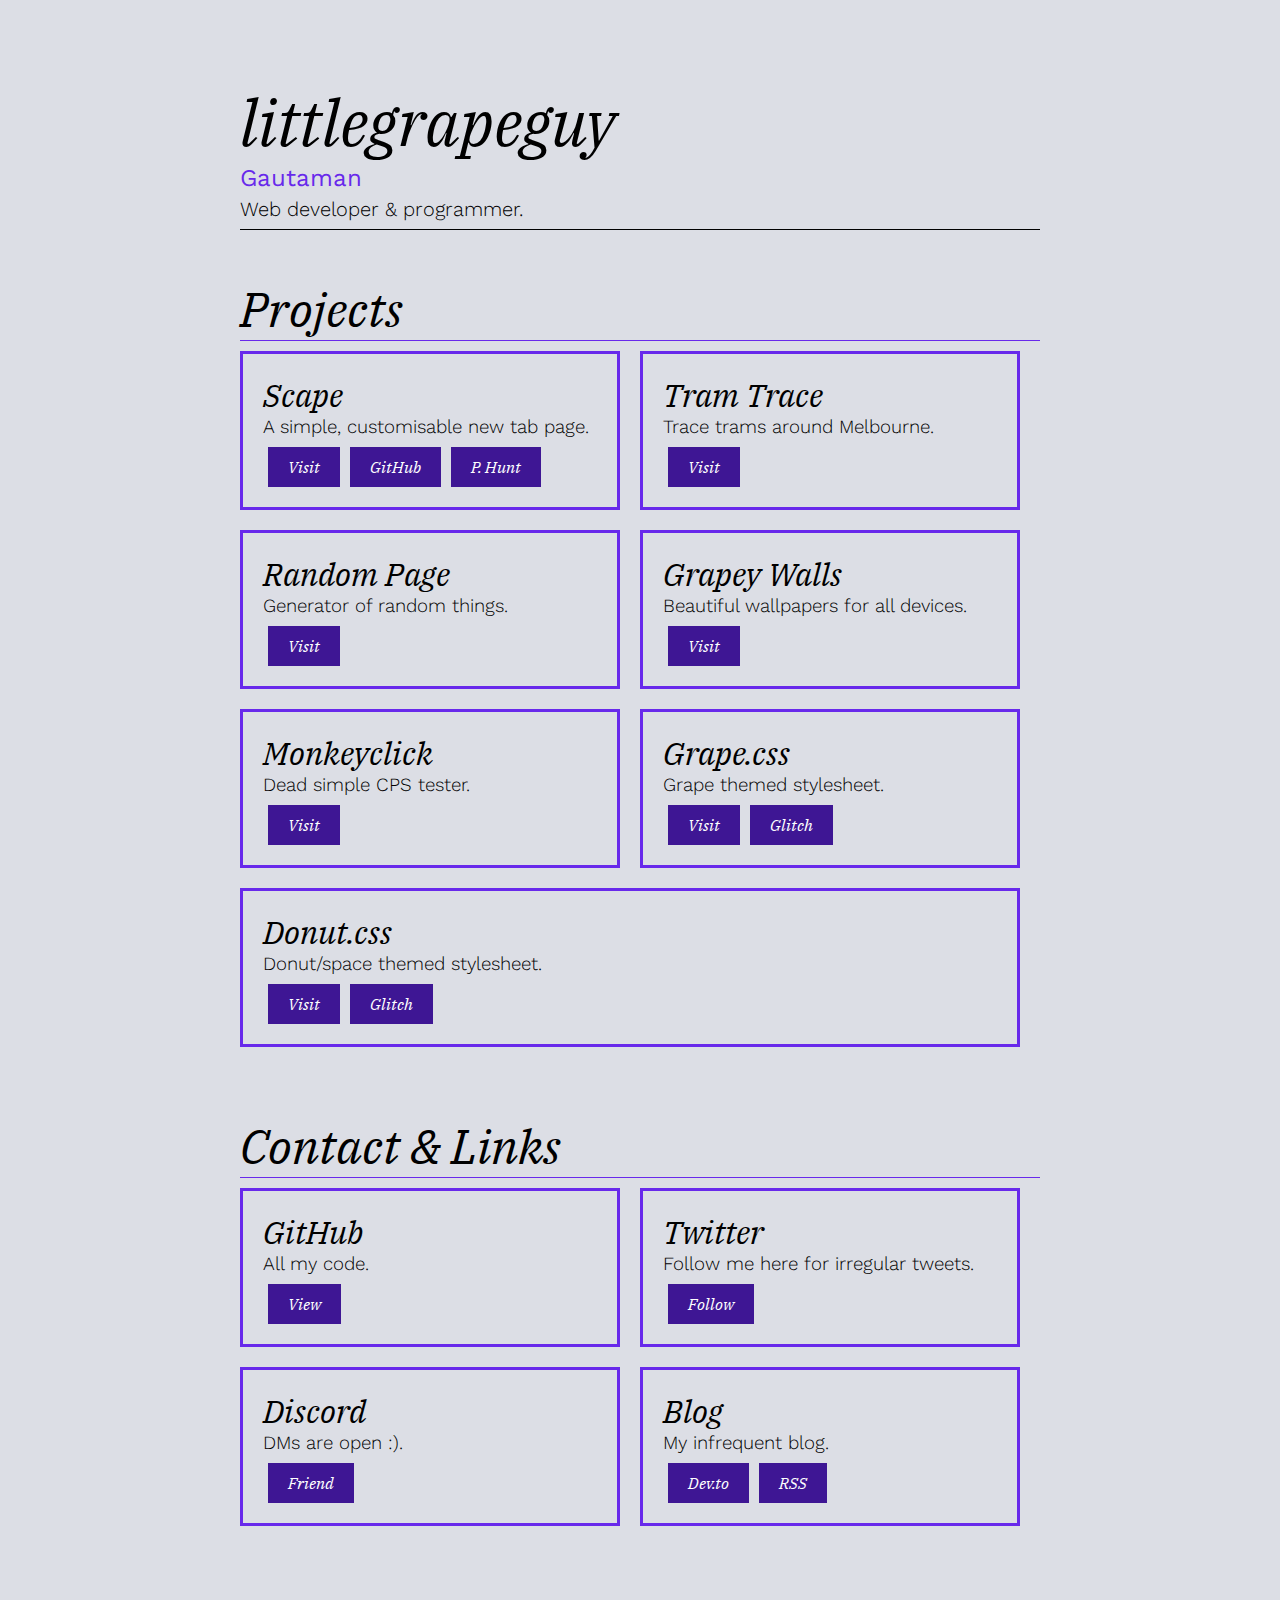
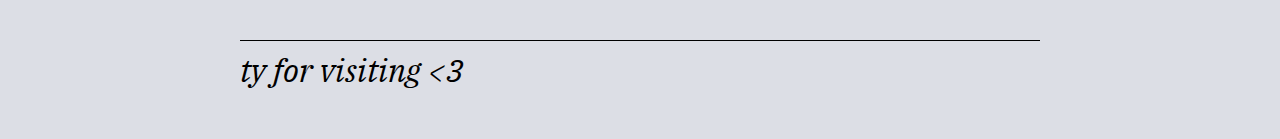
==== commit 11c0a950: "Update index.html" ====
--- a/index.html
+++ b/index.html
@@ -17,7 +17,7 @@
     <header>
         <h1 class="title">littlegrapeguy</h1>
         <h2 class="sub-name">Gautaman</h2>
-        <h3 class="sub-label">Web developer & designer.</h3>
+        <h3 class="sub-label">Web developer & programmer.</h3>
         <hr>
     </header>
     <div class="container">
@@ -34,7 +34,7 @@
                 <h3 class="card-desc">Trace trams around Melbourne.</h3><br><a href="https://tramtrace.glitch.me/"
                     target="_blank">Visit</a>
             </div>
-             <div class="card">
+            <div class="card">
                 <h1 class="card-title">Random Page</h1>
                 <h3 class="card-desc">Generator of random things.</h3><br><a href="https://randompage.glitch.me/"
                     target="_blank">Visit</a>
@@ -46,12 +46,12 @@
             </div>
             <div class="card">
                 <h1 class="card-title">Monkeyclick</h1>
-                <h3 class="card-desc">Dead simple CPS tester.</h3><br><a
-                    href="https://monkeyclick.glitch.me/" target="_blank">Visit</a>
+                <h3 class="card-desc">Dead simple CPS tester.</h3><br><a href="https://monkeyclick.glitch.me/"
+                    target="_blank">Visit</a>
             </div>
             <div class="card">
                 <h1 class="card-title">Grape.css</h1>
-                <h3 class="card-desc">Grape themed stylesheet.</h3><br><a href="https://grapecss.rmxgrp.dev/"
+                <h3 class="card-desc">Grape themed stylesheet.</h3><br><a href="https://grapecss.glitch.me/"
                     target="_blank">Visit</a><a href="https://glitch.com/~grapecss" target="_blank">Glitch</a>
             </div>
             <div class="card">
@@ -231,4 +231,4 @@
     </style>
 </body>
 
-</html>
+</html>